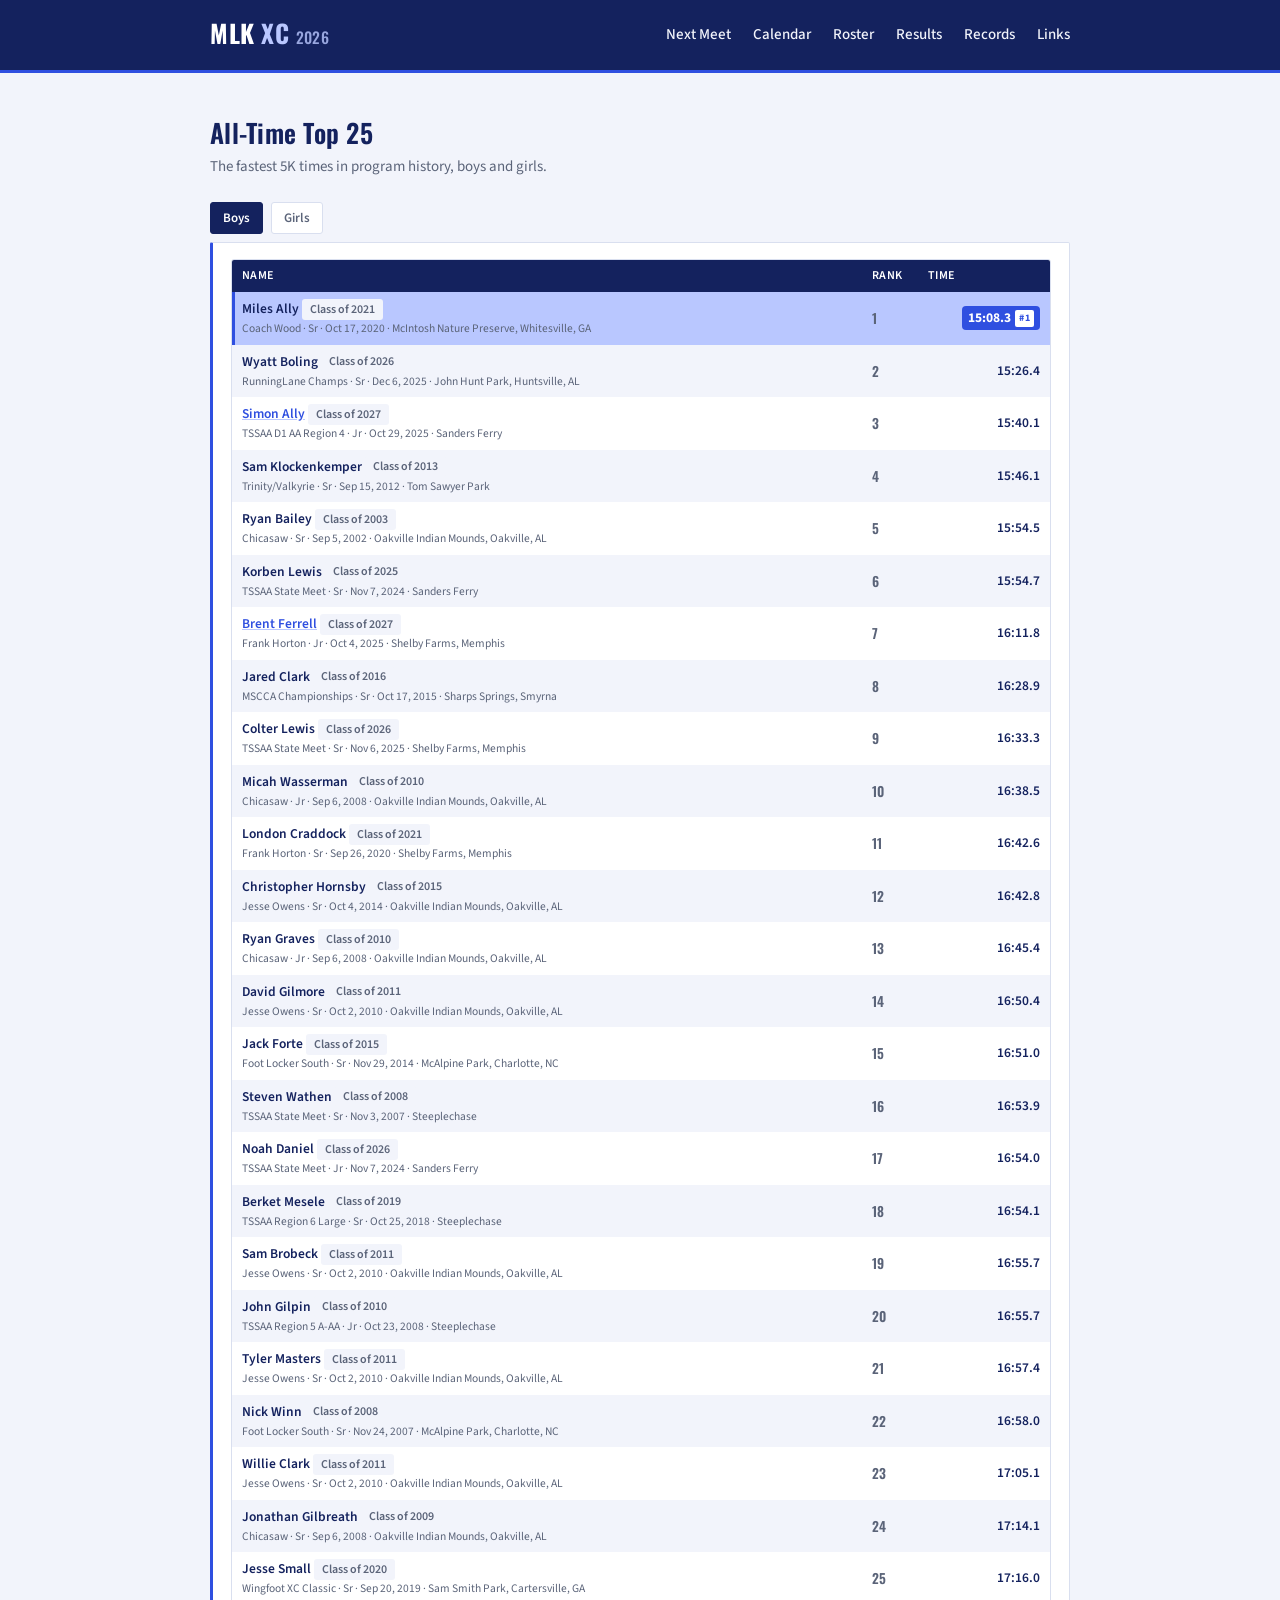
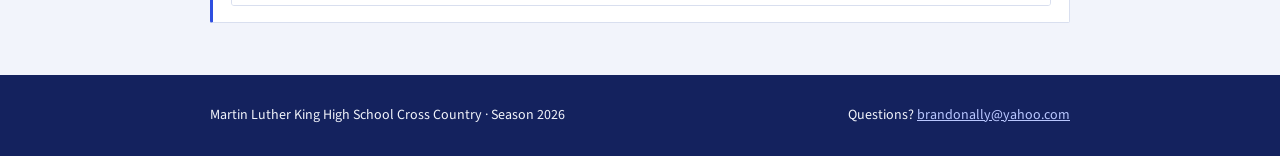
==== records.html @ ee2facbb "Update runner details and fix HTML closing tag" ====
<!DOCTYPE html>
<html lang="en">
<head>
<meta charset="UTF-8">
<meta name="viewport" content="width=device-width, initial-scale=1.0">
<title>All-Time Records — MLK Cross Country, Martin Luther King High School</title>
<meta name="description" content="All-time top performances for Martin Luther King High School Cross Country.">
<meta property="og:title" content="MLK Cross Country — Royals">
<meta property="og:site_name" content="MLK Cross Country">
<meta property="og:description" content="All-time top performances for Martin Luther King High School Cross Country.">
<meta property="og:image" content="https://mlk-xc-distance.github.io/share/og-image.png">
<meta property="og:url" content="https://mlk-xc-distance.github.io/records.html">
<meta property="og:type" content="website">
<meta name="twitter:card" content="summary_large_image">
<meta name="twitter:title" content="MLK Cross Country — Royals">
<meta name="twitter:image" content="https://mlk-xc-distance.github.io/share/og-image.png">
<link rel="preconnect" href="https://fonts.googleapis.com">
<link rel="preconnect" href="https://fonts.gstatic.com" crossorigin>
<link href="https://fonts.googleapis.com/css2?family=Oswald:wght@400;500;600;700&family=Source+Sans+3:wght@400;500;600;700&display=swap" rel="stylesheet">
<link rel="stylesheet" href="style.css">
</head>
<body>

<header class="site">
  <nav class="nav">
    <a class="team-name" href="index.html">MLK <span>XC</span> <span class="year">2026</span></a>
    <button class="nav-toggle" onclick="document.getElementById('navlinks').classList.toggle('open')">Menu</button>
    <ul id="navlinks">
      <li><a href="index.html#next-meet">Next Meet</a></li>
      <li><a href="index.html#calendar">Calendar</a></li>
      <li><a href="roster.html">Roster</a></li>
      <li><a href="results.html">Results</a></li>
      <li><a href="records.html">Records</a></li>
      <li><a href="index.html#links">Links</a></li>
    </ul>
  </nav>
</header>

<section id="records" style="padding-top:40px;">
  <div class="wrap">
    <div class="section-head">
      <div>
        <h2>All-Time Top 25</h2>
        <p>The fastest 5K times in program history, boys and girls.</p>
      </div>
    </div>

    <div class="roster-controls">
      <div class="roster-filters" id="sexToggle">
        <button data-sex="boys" class="active">Boys</button>
        <button data-sex="girls">Girls</button>
      </div>
    </div>

    <div id="recordsList"></div>
  </div>
</section>

<footer>
  <div class="wrap">
    <div>Martin Luther King High School Cross Country · Season 2026</div>
    <div>Questions? <a href="mailto:brandonally@yahoo.com">brandonally@yahoo.com</a></div>
  </div>
</footer>

<script>
/* ============================================================
   EDIT ME: All-time top performers, fastest to slowest.
   grade = grade level (Fr/So/Jr/Sr) at the time the race was run.
   date = "YYYY-MM-DD". location is free text — as specific or
   general as you have (e.g. "Sanders Ferry" is fine if that's
   all that's known for an older record).
   ============================================================ */
const BOYS_RECORDS = [
  { rank: 1, first: "Miles", last: "Ally", classYear: 2021, time: "15:08.3", meet: "Coach Wood", grade: "Sr", date: "2020-10-17", location: "McIntosh Nature Preserve, Whitesville, GA" },
  { rank: 2, first: "Wyatt", last: "Boling", classYear: 2026, time: "15:26.4", meet: "RunningLane Champs", grade: "Sr", date: "2025-12-06", location: "John Hunt Park, Huntsville, AL" },
  { rank: 3, first: "Simon", last: "Ally", classYear: 2027, time: "15:40.1", meet: "TSSAA D1 AA Region 4", grade: "Jr", date: "2025-10-29", location: "Sanders Ferry" },
  { rank: 4, first: "Sam", last: "Klockenkemper", classYear: 2013, time: "15:46.1", meet: "Trinity/Valkyrie", grade: "Sr", date: "2012-09-15", location: "Tom Sawyer Park" },
  { rank: 5, first: "Ryan", last: "Bailey", classYear: 2003, time: "15:54.5", meet: "Chicasaw", grade: "Sr", date: "2002-09-05", location: "Oakville Indian Mounds, Oakville, AL" },
  { rank: 6, first: "Korben", last: "Lewis", classYear: 2025, time: "15:54.7", meet: "TSSAA State Meet", grade: "Sr", date: "2024-11-07", location: "Sanders Ferry" },
  { rank: 7, first: "Brent", last: "Ferrell", classYear: 2027, time: "16:11.8", meet: "Frank Horton", grade: "Jr", date: "2025-10-04", location: "Shelby Farms, Memphis" },
  { rank: 8, first: "Jared", last: "Clark", classYear: 2016, time: "16:28.9", meet: "MSCCA Championships", grade: "Sr", date: "2015-10-17", location: "Sharps Springs, Smyrna" },
  { rank: 9, first: "Colter", last: "Lewis", classYear: 2026, time: "16:33.3", meet: "TSSAA State Meet", grade: "Sr", date: "2025-11-06", location: "Shelby Farms, Memphis" },
  { rank: 10, first: "Micah", last: "Wasserman", classYear: 2010, time: "16:38.5", meet: "Chicasaw", grade: "Jr", date: "2008-09-06", location: "Oakville Indian Mounds, Oakville, AL" },
  { rank: 11, first: "London", last: "Craddock", classYear: 2021, time: "16:42.6", meet: "Frank Horton", grade: "Sr", date: "2020-09-26", location: "Shelby Farms, Memphis" },
  { rank: 12, first: "Christopher", last: "Hornsby", classYear: 2015, time: "16:42.8", meet: "Jesse Owens", grade: "Sr", date: "2014-10-04", location: "Oakville Indian Mounds, Oakville, AL" },
  { rank: 13, first: "Ryan", last: "Graves", classYear: 2010, time: "16:45.4", meet: "Chicasaw", grade: "Jr", date: "2008-09-06", location: "Oakville Indian Mounds, Oakville, AL" },
  { rank: 14, first: "David", last: "Gilmore", classYear: 2011, time: "16:50.4", meet: "Jesse Owens", grade: "Sr", date: "2010-10-02", location: "Oakville Indian Mounds, Oakville, AL" },
  { rank: 15, first: "Jack", last: "Forte", classYear: 2015, time: "16:51.0", meet: "Foot Locker South", grade: "Sr", date: "2014-11-29", location: "McAlpine Park, Charlotte, NC" },
  { rank: 16, first: "Steven", last: "Wathen", classYear: 2008, time: "16:53.9", meet: "TSSAA State Meet", grade: "Sr", date: "2007-11-03", location: "Steeplechase" },
  { rank: 17, first: "Noah", last: "Daniel", classYear: 2026, time: "16:54.0", meet: "TSSAA State Meet", grade: "Jr", date: "2024-11-07", location: "Sanders Ferry" },
  { rank: 18, first: "Berket", last: "Mesele", classYear: 2019, time: "16:54.1", meet: "TSSAA Region 6 Large", grade: "Sr", date: "2018-10-25", location: "Steeplechase" },
  { rank: 19, first: "Sam", last: "Brobeck", classYear: 2011, time: "16:55.7", meet: "Jesse Owens", grade: "Sr", date: "2010-10-02", location: "Oakville Indian Mounds, Oakville, AL" },
  { rank: 20, first: "John", last: "Gilpin", classYear: 2010, time: "16:55.7", meet: "TSSAA Region 5 A-AA", grade: "Jr", date: "2008-10-23", location: "Steeplechase" },
  { rank: 21, first: "Tyler", last: "Masters", classYear: 2011, time: "16:57.4", meet: "Jesse Owens", grade: "Sr", date: "2010-10-02", location: "Oakville Indian Mounds, Oakville, AL" },
  { rank: 22, first: "Nick", last: "Winn", classYear: 2008, time: "16:58.0", meet: "Foot Locker South", grade: "Sr", date: "2007-11-24", location: "McAlpine Park, Charlotte, NC" },
  { rank: 23, first: "Willie", last: "Clark", classYear: 2011, time: "17:05.1", meet: "Jesse Owens", grade: "Sr", date: "2010-10-02", location: "Oakville Indian Mounds, Oakville, AL" },
  { rank: 24, first: "Jonathan", last: "Gilbreath", classYear: 2009, time: "17:14.1", meet: "Chicasaw", grade: "Sr", date: "2008-09-06", location: "Oakville Indian Mounds, Oakville, AL" },
  { rank: 25, first: "Jesse", last: "Small", classYear: 2020, time: "17:16.0", meet: "Wingfoot XC Classic", grade: "Sr", date: "2019-09-20", location: "Sam Smith Park, Cartersville, GA" },
];
/* ============================================================
   EDIT ME: Girls all-time top 25 — add here in the same format
   once available.
   ============================================================ */
const GIRLS_RECORDS = [
  { rank: 1, first: "Nicole", last: "Rammer", classYear: 2009, time: "20:27.9", meet: "TSSAA State Meet", grade: "Sr", date: "2008-11-01" },
  { rank: 2, first: "Anna Claire", last: "Raines", classYear: 2003, time: "20:35.5", meet: "Chicasaw", grade: "Sr", date: "2002-09-05" },
  { rank: 3, first: "Gabby", last: "Havron", classYear: 2024, time: "20:36.0", meet: "Dickson Home Meet #3", grade: "Fr", date: "2020-10-02" },
  { rank: 4, first: "Sophia", last: "Brame-Goldthwaite", classYear: 2025, time: "20:40.2", meet: "TSSAA Region 5 A-AA", grade: "Sr", date: "2024-10-29" },
  { rank: 5, first: "Amber", last: "Moore", classYear: 2010, time: "21:06.3", meet: "TSSAA State Meet", grade: "So", date: "2007-11-03" },
  { rank: 6, first: "Anna", last: "Reside", classYear: 2017, time: "21:07.7", meet: "Jesse Owens", grade: "So", date: "2014-10-04" },
  { rank: 7, first: "Kya", last: "Lambert", classYear: 2025, time: "21:08.7", meet: "Coleman Midgett", grade: "Jr", date: "2023-10-07" },
  { rank: 8, first: "Meg", last: "Tennant", classYear: 2026, time: "21:27.4", meet: "Saturday Light Fever", grade: "Fr", date: "2022-10-01" },
  { rank: 9, first: "Diana", last: "Warrick", classYear: 2026, time: "21:41.0", meet: "TSSAA Region 5 A-AA", grade: "Fr", date: "2022-10-27" },
  { rank: 10, first: "Sybil", last: "Levine", classYear: 2009, time: "21:42.7", meet: "TSSAA Region 5 A-AA", grade: "Sr", date: "2008-10-23" },
  { rank: 11, first: "Kara", last: "Reed", classYear: 2013, time: "21:49.6", meet: "TSSAA Region 5 A-AA", grade: "Fr", date: "2008-10-23" },
  { rank: 12, first: "Carrie", last: "Higgins", classYear: 2011, time: "21:57.9", meet: "Jesse Owens", grade: "Sr", date: "2010-10-02" },
  { rank: 13, first: "Alexa", last: "Romersa", classYear: 2012, time: "22:11.2", meet: "TSSAA Region 5 A-AA", grade: "So", date: "2009-10-29" },
  { rank: 14, first: "Christina", last: "Curtis", classYear: 2021, time: "22:18.3", meet: "TSSAA Region 6 Large", grade: "Fr", date: "2017-10-26" },
  { rank: 15, first: "Hayden", last: "Maclachlan", classYear: 2018, time: "22:22.7", meet: "Jesse Owens", grade: "Fr", date: "2014-10-04" },
  { rank: 16, first: "Victoria", last: "Gross", classYear: 2019, time: "22:22.9", meet: "TSSAA Region 6 Large", grade: "Sr", date: "2018-10-25" },
  { rank: 17, first: "Eliza", last: "Deshon", classYear: 2019, time: "22:29.3", meet: "Greater Louisville Classic", grade: "Jr", date: "2017-09-30" },
  { rank: 18, first: "Sophia", last: "Hardin", classYear: 2018, time: "22:35.4", meet: "Greater Louisville Classic", grade: "Sr", date: "2017-09-30" },
  { rank: 19, first: "Annika", last: "Dichtl", classYear: 2024, time: "22:37.8", meet: "Voyles Classic", grade: "Jr", date: "2022-09-10" },
  { rank: 20, first: "Naila", last: "Kailani", classYear: 2023, time: "22:39.2", meet: "Speedway Shootout", grade: "Sr", date: "2022-09-24" },
  { rank: 21, first: "Uma", last: "Plambeck", classYear: 2020, time: "22:40.8", meet: "Greater Louisville Classic", grade: "So", date: "2017-09-30" },
  { rank: 22, first: "Leslie", last: "Veliz", classYear: 2010, time: "22:42.8", meet: "TSSAA State Meet", grade: "So", date: "2007-11-03" },
  { rank: 23, first: "Youli", last: "Yao", classYear: 2018, time: "22:43.1", meet: "Jesse Owens", grade: "Fr", date: "2014-10-04" },
  { rank: 24, first: "Natey", last: "Kinzounza", classYear: 2013, time: "22:52.4", meet: "Jesse Owens", grade: "So", date: "2010-10-02" },
  { rank: 25, first: "Olivia", last: "Gross", classYear: 2012, time: "22:55.4", meet: "Jesse Owens", grade: "Sr", date: "2011-10-01" },
];

(function render(){
  const list = document.getElementById('recordsList');
  const sexToggle = document.getElementById('sexToggle');
  let currentSex = 'boys';

  function fmtDate(iso){
    const d = new Date(iso + "T00:00:00");
    return d.toLocaleDateString('en-US', { month:'short', day:'numeric', year:'numeric' });
  }

  function render_list(){
    const records = currentSex === 'boys' ? BOYS_RECORDS : GIRLS_RECORDS;
    if (records.length === 0){
      list.innerHTML = `<div class="callout">No ${currentSex} all-time list yet — check back once it's added.</div>`;
      return;
    }
    list.innerHTML = `
      <div class="link-card" style="display:block; cursor:default;">
        <div class="results-table athlete-view">
          <div class="results-table-head">
            <div>Name</div><div>Rank</div><div>Time</div>
          </div>
          ${records.map((r, i) => `
            <div class="results-table-row${i % 2 === 1 ? ' alt' : ''}${r.rank === 1 ? ' is-pr' : ''}">
              <div class="rt-name">
                ${r.classYear >= 2027 ? `<a href="results.html" class="rt-name-link">${r.first} ${r.last}</a>` : `<span class="rt-name-plain">${r.first} ${r.last}</span>`} <span class="season-badge">Class of ${r.classYear}</span>
                <div class="rt-sub">${r.meet} · ${r.grade} · ${fmtDate(r.date)}${r.location ? ` · ${r.location}` : ''}</div>
              </div>
              <div class="rt-place">${r.rank}</div>
              <div class="rt-time">${r.rank === 1 ? `<span class="pr-time-box">${r.time}<span class="pr-tag">#1</span></span>` : r.time}</div>
            </div>
          `).join('')}
        </div>
      </div>
    `;
  }

  sexToggle.addEventListener('click', (e) => {
    const btn = e.target.closest('button');
    if (!btn) return;
    sexToggle.querySelectorAll('button').forEach(b => b.classList.remove('active'));
    btn.classList.add('active');
    currentSex = btn.dataset.sex;
    render_list();
  });

  render_list();
})();
</script>

</body>
</html>
---- style.css ----
:root{
    --pine:      #14225E;
    --pine-soft: #1F3480;
    --stone:     #F2F4FB;
    --stone-dk:  #DCE3F5;
    --chalk:     #FFFFFF;
    --clay:      #2F4FE0;
    --clay-soft: #B9C7FF;
    --slate:     #5B6479;
    --line:      #D9DFEF;
  }

  *{box-sizing:border-box;}
  html{scroll-behavior:smooth;}
  body{
    margin:0;
    background:var(--stone);
    color:var(--pine);
    font-family:'Source Sans 3', sans-serif;
    font-size:17px;
    line-height:1.5;
  }
  h1,h2,h3,.display{
    font-family:'Oswald', sans-serif;
    font-weight:600;
    letter-spacing:0.01em;
    margin:0;
  }
  a{color:var(--clay);}
  .wrap{max-width:900px; margin:0 auto; padding:0 20px;}

  header.site{
    position:sticky; top:0; z-index:50;
    background:var(--pine);
    border-bottom:3px solid var(--clay);
  }
  .nav{
    display:flex; align-items:center; justify-content:space-between;
    max-width:900px; margin:0 auto; padding:14px 20px;
  }
  .nav .team-name{
    font-family:'Oswald', sans-serif;
    font-size:25px; font-weight:700;
    color:var(--chalk);
    letter-spacing:0.02em;
    text-decoration:none;
  }
  .nav .team-name span{color:var(--clay-soft);}
  .nav .team-name .year{
    font-size:0.62em;
    font-weight:500;
    opacity:0.8;
    letter-spacing:0.03em;
  }
  .nav ul{
    list-style:none; display:flex; gap:22px; margin:0; padding:0;
  }
  .nav a{
    color:var(--stone);
    text-decoration:none;
    font-size:15px;
    font-weight:500;
    border-bottom:2px solid transparent;
    padding-bottom:2px;
  }
  .nav a:hover, .nav a:focus-visible{border-bottom-color:var(--clay-soft);}
  .nav-toggle{display:none;}
  @media (max-width:620px){
    .nav ul{
      display:none;
      position:absolute; top:100%; left:0; right:0;
      background:var(--pine); flex-direction:column; gap:0;
      border-bottom:3px solid var(--clay);
    }
    .nav ul.open{display:flex;}
    .nav ul li{border-top:1px solid var(--pine-soft);}
    .nav ul li a{display:block; padding:14px 20px;}
    .nav-toggle{
      display:block; background:none; border:1px solid var(--stone);
      color:var(--stone); font-size:14px; padding:6px 12px; border-radius:3px;
      font-family:'Source Sans 3', sans-serif; cursor:pointer;
    }
  }

  .hero{
    position:relative;
    background:var(--pine);
    color:var(--chalk);
    overflow:hidden;
    padding:56px 0 48px;
  }
  .hero svg.contours{
    position:absolute; inset:0; width:100%; height:100%;
    opacity:0.14; pointer-events:none;
  }
  .hero-inner{position:relative; max-width:900px; margin:0 auto; padding:0 20px;}
  .hero .kicker{
    font-size:15px; color:var(--clay-soft); font-weight:600; margin-bottom:6px;
  }
  .hero h1{
    font-size:clamp(26px, 4.6vw, 40px);
    color:var(--chalk);
    max-width:20ch;
  }
  .hero h1 a{color:inherit; text-decoration:none; border-bottom:2px solid var(--clay-soft);}
  .hero h1 a:hover{border-bottom-color:var(--chalk);}
  .meet-facts{
    display:grid;
    grid-template-columns:repeat(auto-fill, minmax(170px, 1fr));
    column-gap:28px;
    row-gap:18px;
    margin-top:26px;
    padding-top:22px;
    border-top:1px solid var(--pine-soft);
  }
  .meet-facts .label{font-size:13px; color:var(--clay-soft); margin-bottom:3px;}
  .meet-facts .value{font-size:17px; font-weight:600; line-height:1.3;}

  section{padding:52px 0;}
  section + section{border-top:1px solid var(--line);}
  .section-head{
    display:flex; align-items:baseline; justify-content:space-between;
    margin-bottom:24px; gap:16px; flex-wrap:wrap;
  }
  .section-head h2{font-size:26px;}
  .section-head p{margin:4px 0 0; color:var(--slate); font-size:15px;}

  .meet-list{list-style:none; margin:0; padding:0;}
  .meet-row{
    display:grid;
    grid-template-columns:52px 1fr auto;
    gap:16px;
    align-items:center;
    padding:16px 0;
    border-bottom:1px solid var(--line);
  }
  .meet-row:last-child{border-bottom:none;}
  .meet-row .num{
    font-family:'Oswald', sans-serif;
    font-size:22px; color:var(--slate);
    text-align:right;
  }
  .meet-row.is-past .num,
  .meet-row.is-past .meet-name,
  .meet-row.is-past .meet-loc{color:var(--slate); opacity:0.6;}
  .meet-row.is-past .num::after{content:" ✓";}
  .meet-row.is-next{
    background:var(--chalk);
    border-radius:3px;
    padding-left:10px; padding-right:10px;
    margin-left:-10px; margin-right:-10px;
    border-bottom-color:transparent;
    box-shadow:inset 3px 0 0 var(--clay);
  }
  .meet-name{font-weight:600; font-size:16px;}
  .meet-name a{color:var(--clay); text-decoration:underline; text-decoration-color:var(--clay-soft); text-underline-offset:2px;}
  .meet-name a:hover{text-decoration-color:var(--clay);}
  .meet-loc{font-size:14px; color:var(--slate);}
  .meet-parking{font-size:12.5px; color:var(--slate); margin-top:2px; opacity:0.85;}
  .meet-when{text-align:right; font-size:14px; color:var(--slate); white-space:nowrap;}
  .meet-when .d{display:block; font-weight:600; color:var(--pine); font-size:15px;}

  @media (max-width:560px){
    .meet-row{
      grid-template-columns:32px 1fr;
      row-gap:6px;
    }
    .meet-when{
      grid-column:1 / -1;
      text-align:left;
      white-space:normal;
      padding-left:44px;
    }
    .meet-when .d{display:inline; margin-right:6px;}
  }

  .roster-grid{
    display:grid;
    grid-template-columns:repeat(auto-fill, minmax(140px, 1fr));
    gap:22px;
  }
  .athlete{text-align:left;}
  .avatar{
    width:100%; aspect-ratio:1/1;
    border-radius:6px;
    background:linear-gradient(160deg, var(--stone-dk), var(--stone));
    border:1px solid var(--line);
    display:flex; align-items:center; justify-content:center;
    font-family:'Oswald', sans-serif;
    font-size:26px; color:var(--slate);
    margin-bottom:8px;
    overflow:hidden;
  }
  .avatar img{width:100%; height:100%; object-fit:cover; display:block;}
  .athlete .name{font-weight:600; font-size:15px;}
  .athlete .meta{font-size:13px; color:var(--slate);}

  .roster-filters{display:flex; gap:8px; flex-wrap:wrap;}
  .roster-controls{display:flex; gap:24px; flex-wrap:wrap; align-items:center; margin-bottom:8px;}
  .roster-filters button{
    font-family:'Source Sans 3', sans-serif;
    font-size:13px; font-weight:600;
    padding:6px 12px;
    border:1px solid var(--line);
    background:var(--chalk);
    color:var(--slate);
    border-radius:3px;
    cursor:pointer;
  }
  .roster-filters button.active{
    background:var(--pine); color:var(--chalk); border-color:var(--pine);
  }

  .link-group-head{
    font-family:'Oswald', sans-serif;
    font-size:20px;
    font-weight:600;
    color:var(--pine);
    margin:0 0 14px;
  }
  .link-group-head:not(:first-of-type){margin-top:36px;}

  .link-subhead{
    font-size:14px;
    font-weight:600;
    color:var(--slate);
    text-transform:none;
    letter-spacing:0.02em;
    margin:0 0 12px;
  }
  .link-subhead:not(:first-of-type){margin-top:28px;}

  .link-grid{
    display:grid;
    grid-template-columns:repeat(auto-fit, minmax(240px, 1fr));
    gap:14px;
  }
  .link-card{
    display:block;
    padding:16px 18px;
    background:var(--chalk);
    border:1px solid var(--line);
    border-left:3px solid var(--clay);
    border-radius:2px;
    text-decoration:none;
    color:var(--pine);
  }
  .link-card:hover{background:#F9FAFF;}
  .link-card .t{font-weight:600; font-size:15px; margin-bottom:2px;}
  .link-card .d{font-size:13px; color:var(--slate);}

  footer{
    background:var(--pine); color:var(--stone);
    padding:30px 0; font-size:14px;
  }
  footer .wrap{display:flex; justify-content:space-between; flex-wrap:wrap; gap:8px;}
  footer a{color:var(--clay-soft);}

  .placeholder-note{
    font-size:13px; color:var(--slate); font-style:italic; margin-top:12px;
  }

  .callout{
    background:var(--chalk);
    border:1px solid var(--line);
    border-left:3px solid var(--clay);
    border-radius:2px;
    padding:12px 16px;
    font-size:14px;
    font-weight:600;
    color:var(--pine);
    margin-top:6px;
  }

  .season-badge{
    font-size:12px; font-weight:600; color:var(--slate);
    background:var(--stone); border-radius:3px; padding:2px 8px;
    vertical-align:middle; white-space:nowrap;
  }

  .pr-time-box{
    display:inline-flex;
    align-items:center;
    gap:4px;
    background:var(--clay);
    color:var(--chalk);
    font-weight:700;
    border-radius:4px;
    padding:2px 6px;
    white-space:nowrap;
  }
  .pr-tag{
    font-size:10px;
    font-weight:700;
    letter-spacing:0.03em;
    background:var(--chalk);
    color:var(--clay);
    border-radius:2px;
    padding:1px 4px;
  }

  .results-table-row.is-pr{
    background:var(--clay-soft) !important;
    box-shadow:inset 3px 0 0 var(--clay);
  }

  .results-columns{
    display:grid;
    grid-template-columns:1fr 1fr;
    gap:24px;
  }
  @media (max-width:640px){
    .results-columns{grid-template-columns:1fr;}
  }

  .results-table{border:1px solid var(--line); border-radius:3px; overflow:hidden;}
  .results-table-head{
    display:grid; grid-template-columns:52px 1fr 112px;
    background:var(--pine); color:var(--chalk);
    font-size:12px; font-weight:600; text-transform:uppercase; letter-spacing:0.03em;
    padding:7px 10px;
  }
  .results-table-row{
    display:grid; grid-template-columns:52px 1fr 112px;
    align-items:center;
    padding:7px 10px;
    font-size:13.5px;
    background:var(--chalk);
  }
  .results-table-row.alt{background:var(--stone);}
  .rt-place{font-family:'Oswald', sans-serif; font-weight:600; color:var(--slate);}
  .rt-name{font-weight:600; color:var(--pine); overflow-wrap:break-word;}
  .rt-name-link{color:var(--clay); text-decoration:underline; text-decoration-color:var(--clay-soft); cursor:pointer;}
  .rt-name-link:hover{text-decoration-color:var(--clay);}
  .rt-sub{font-size:11.5px; color:var(--slate); font-weight:400; margin-top:1px;}
  .rt-time{font-weight:600; color:var(--pine); text-align:right; font-variant-numeric:tabular-nums;}

  .results-table-head div:nth-child(1),
  .results-table-row .rt-place{text-align:left;}

  .results-table.athlete-view .results-table-head,
  .results-table.athlete-view .results-table-row{
    grid-template-columns:1fr 56px 112px;
  }

  .athlete-select{
    font-family:'Source Sans 3', sans-serif;
    font-size:14px; font-weight:600;
    padding:7px 12px;
    border:1px solid var(--line);
    border-radius:3px;
    background:var(--chalk);
    color:var(--pine);
    cursor:pointer;
  }
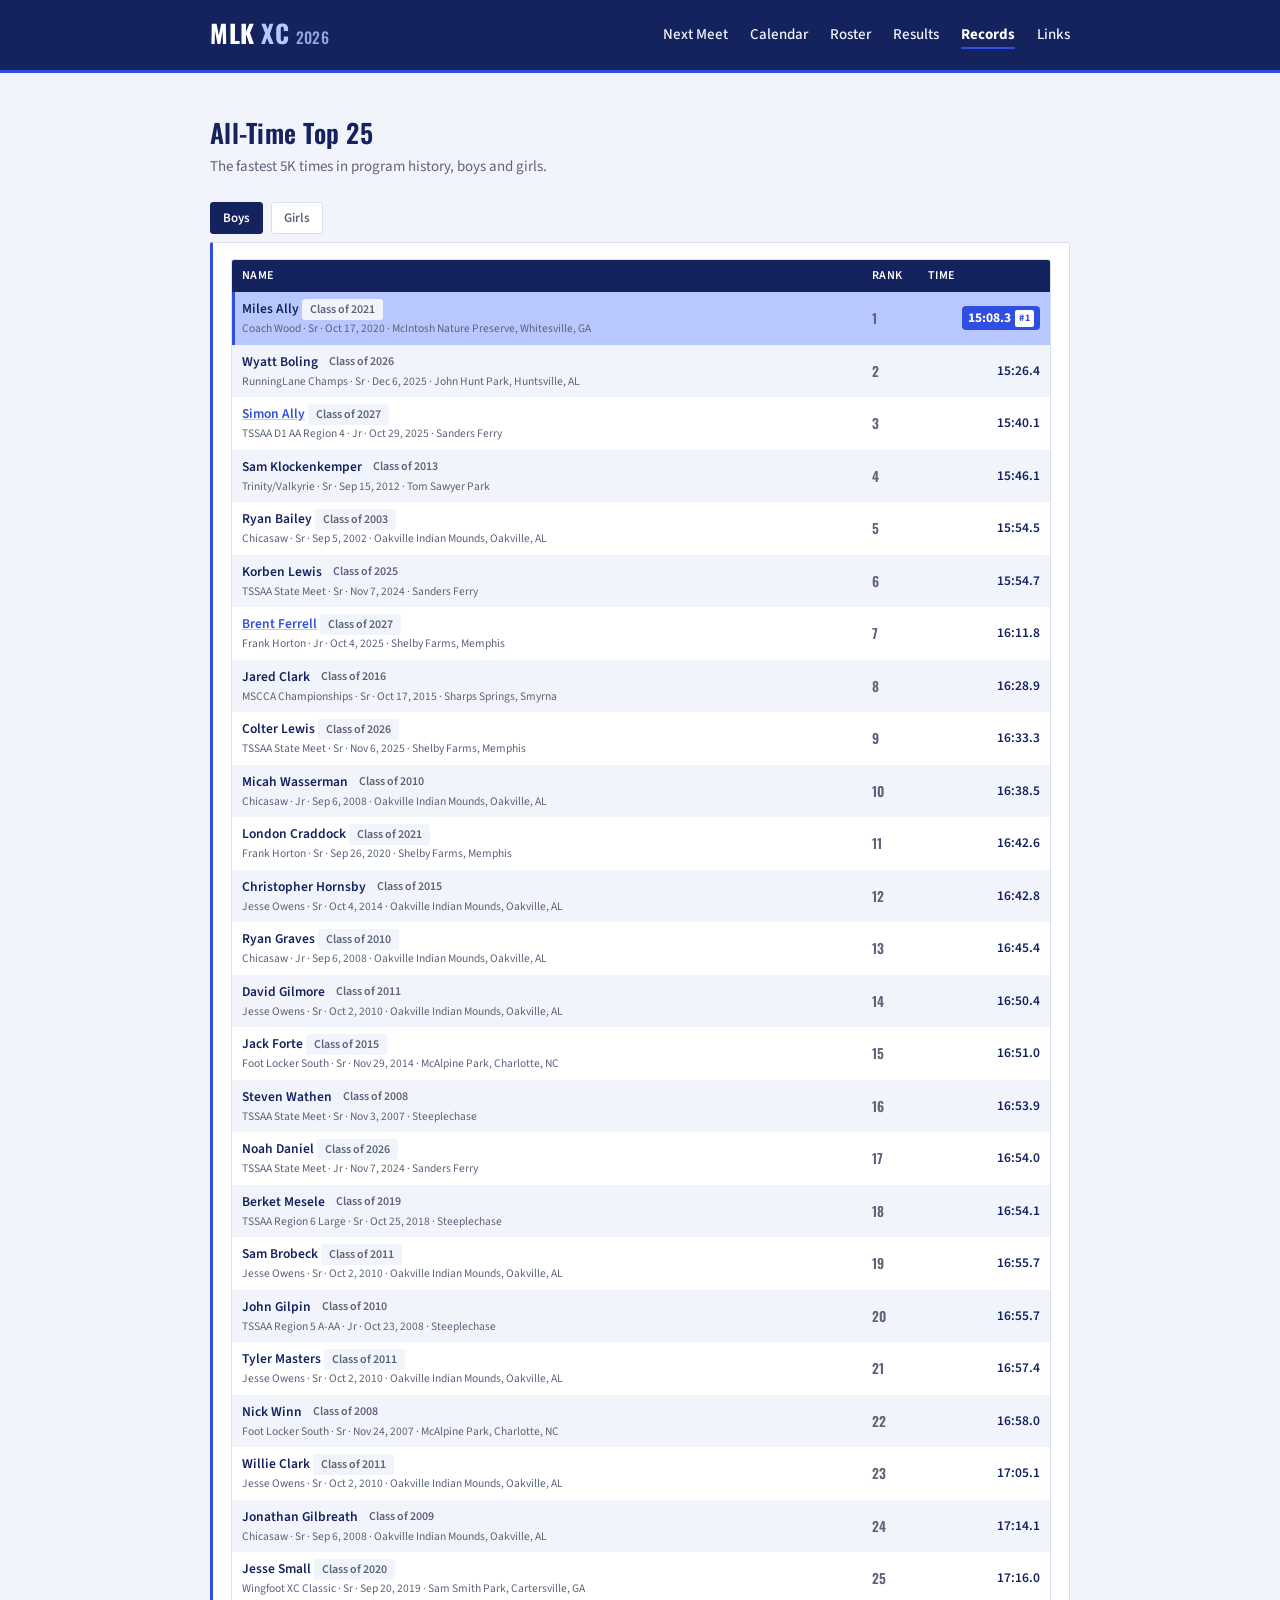
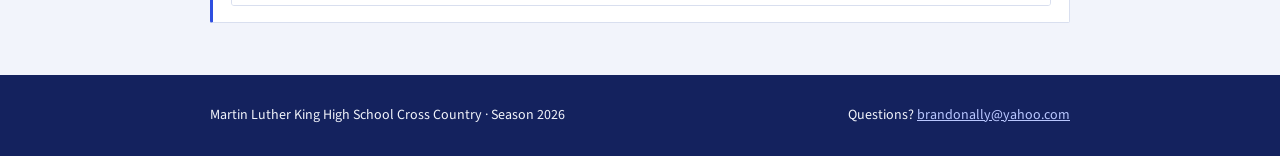
==== commit e40dc204: "Add files via upload batch of changes based on grading." ====
--- a/records.html
+++ b/records.html
@@ -3,6 +3,10 @@
 <head>
 <meta charset="UTF-8">
 <meta name="viewport" content="width=device-width, initial-scale=1.0">
+<link rel="icon" type="image/x-icon" href="favicon.ico">
+<link rel="icon" type="image/png" sizes="32x32" href="favicon-32.png">
+<link rel="icon" type="image/png" sizes="16x16" href="favicon-16.png">
+<link rel="apple-touch-icon" sizes="180x180" href="apple-touch-icon.png">
 <title>All-Time Records — MLK Cross Country, Martin Luther King High School</title>
 <meta name="description" content="All-time top performances for Martin Luther King High School Cross Country.">
 <meta property="og:title" content="MLK Cross Country — Royals">
@@ -20,17 +24,18 @@
 <link rel="stylesheet" href="style.css">
 </head>
 <body>
+<a href="#records" class="skip-link">Skip to main content</a>
 
 <header class="site">
   <nav class="nav">
     <a class="team-name" href="index.html">MLK <span>XC</span> <span class="year">2026</span></a>
-    <button class="nav-toggle" onclick="document.getElementById('navlinks').classList.toggle('open')">Menu</button>
+    <button class="nav-toggle" aria-expanded="false" aria-controls="navlinks" onclick="const el=document.getElementById('navlinks'); const open=el.classList.toggle('open'); this.setAttribute('aria-expanded', open);">Menu</button>
     <ul id="navlinks">
       <li><a href="index.html#next-meet">Next Meet</a></li>
       <li><a href="index.html#calendar">Calendar</a></li>
       <li><a href="roster.html">Roster</a></li>
       <li><a href="results.html">Results</a></li>
-      <li><a href="records.html">Records</a></li>
+      <li><a href="records.html" class="nav-current">Records</a></li>
       <li><a href="index.html#links">Links</a></li>
     </ul>
   </nav>
@@ -46,9 +51,9 @@
     </div>
 
     <div class="roster-controls">
-      <div class="roster-filters" id="sexToggle">
-        <button data-sex="boys" class="active">Boys</button>
-        <button data-sex="girls">Girls</button>
+      <div class="roster-filters" id="sexToggle" role="group" aria-label="Filter by team">
+        <button data-sex="boys" class="active" aria-pressed="true">Boys</button>
+        <button data-sex="girls" aria-pressed="false">Girls</button>
       </div>
     </div>
 
@@ -155,7 +160,7 @@
           ${records.map((r, i) => `
             <div class="results-table-row${i % 2 === 1 ? ' alt' : ''}${r.rank === 1 ? ' is-pr' : ''}">
               <div class="rt-name">
-                ${r.classYear >= 2027 ? `<a href="results.html" class="rt-name-link">${r.first} ${r.last}</a>` : `<span class="rt-name-plain">${r.first} ${r.last}</span>`} <span class="season-badge">Class of ${r.classYear}</span>
+                ${r.classYear >= 2027 ? `<a href="results.html?athlete=${encodeURIComponent(r.first + ' ' + r.last)}" class="rt-name-link">${r.first} ${r.last}</a>` : `<span class="rt-name-plain">${r.first} ${r.last}</span>`} <span class="season-badge">Class of ${r.classYear}</span>
                 <div class="rt-sub">${r.meet} · ${r.grade} · ${fmtDate(r.date)}${r.location ? ` · ${r.location}` : ''}</div>
               </div>
               <div class="rt-place">${r.rank}</div>
@@ -170,8 +175,9 @@
   sexToggle.addEventListener('click', (e) => {
     const btn = e.target.closest('button');
     if (!btn) return;
-    sexToggle.querySelectorAll('button').forEach(b => b.classList.remove('active'));
+    sexToggle.querySelectorAll('button').forEach(b => { b.classList.remove('active'); b.setAttribute('aria-pressed', 'false'); });
     btn.classList.add('active');
+    btn.setAttribute('aria-pressed', 'true');
     currentSex = btn.dataset.sex;
     render_list();
   });
--- a/style.css
+++ b/style.css
@@ -12,6 +12,16 @@
 
   *{box-sizing:border-box;}
   html{scroll-behavior:smooth;}
+  a:focus-visible, button:focus-visible, select:focus-visible{
+    outline:3px solid var(--clay);
+    outline-offset:2px;
+  }
+  .skip-link{
+    position:absolute; left:-9999px; top:0;
+    background:var(--clay); color:white; padding:10px 16px;
+    z-index:1000; border-radius:0 0 4px 0; font-weight:600;
+  }
+  .skip-link:focus{left:0;}
   body{
     margin:0;
     background:var(--stone);
@@ -64,6 +74,11 @@
     padding-bottom:2px;
   }
   .nav a:hover, .nav a:focus-visible{border-bottom-color:var(--clay-soft);}
+  .nav a.nav-current{
+    color:var(--chalk);
+    font-weight:700;
+    border-bottom-color:var(--clay);
+  }
   .nav-toggle{display:none;}
   @media (max-width:620px){
     .nav ul{
@@ -104,6 +119,18 @@
   }
   .hero h1 a{color:inherit; text-decoration:none; border-bottom:2px solid var(--clay-soft);}
   .hero h1 a:hover{border-bottom-color:var(--chalk);}
+  .countdown-badge{
+    display:inline-block;
+    margin-top:14px;
+    background:var(--clay);
+    color:white;
+    font-family:'Oswald', sans-serif;
+    font-size:15px;
+    font-weight:700;
+    letter-spacing:0.02em;
+    padding:6px 14px;
+    border-radius:20px;
+  }
   .meet-facts{
     display:grid;
     grid-template-columns:repeat(auto-fill, minmax(170px, 1fr));
@@ -353,3 +380,43 @@
     color:var(--pine);
     cursor:pointer;
   }
+
+  /* ============================================================
+     PRINT STYLES — keep dark backgrounds from wasting ink,
+     hide interactive-only controls, avoid awkward page breaks.
+     ============================================================ */
+  @media print{
+    body{background:white; color:black;}
+    header.site, .hero, footer{
+      background:white !important;
+      color:black !important;
+      border:none !important;
+      box-shadow:none !important;
+    }
+    .hero svg.contours{display:none;}
+    .nav .team-name, .nav .team-name span{color:black !important;}
+    .nav a{color:black !important; border-bottom-color:transparent !important;}
+    .nav-toggle{display:none !important;}
+    #navlinks{display:flex !important; position:static !important; flex-direction:row !important;}
+    .hero .label, .hero .kicker{color:#444 !important;}
+    .hero .value, .hero h1{color:black !important;}
+    .hero h1 a, .hero h1 a[href]{color:black !important; border-bottom-color:#999 !important;}
+
+    a[href]:after{content:"";}
+    a{color:black !important; text-decoration:underline !important;}
+
+    .roster-filters, .roster-controls, #sortToggle, #viewToggle, #sexToggle,
+    .nav-toggle, #resultsSearch, .athlete-select{
+      display:none !important;
+    }
+
+    .link-card, .results-table-row, .athlete{
+      break-inside:avoid;
+    }
+    section{padding:20px 0 !important;}
+    .callout, .link-card{border:1px solid #999 !important; background:white !important;}
+    .season-badge, .pr-time-box, .pr-tag{
+      background:white !important; color:black !important; border:1px solid #999 !important;
+    }
+    .results-table-row.is-pr{background:#eee !important; box-shadow:none !important;}
+  }
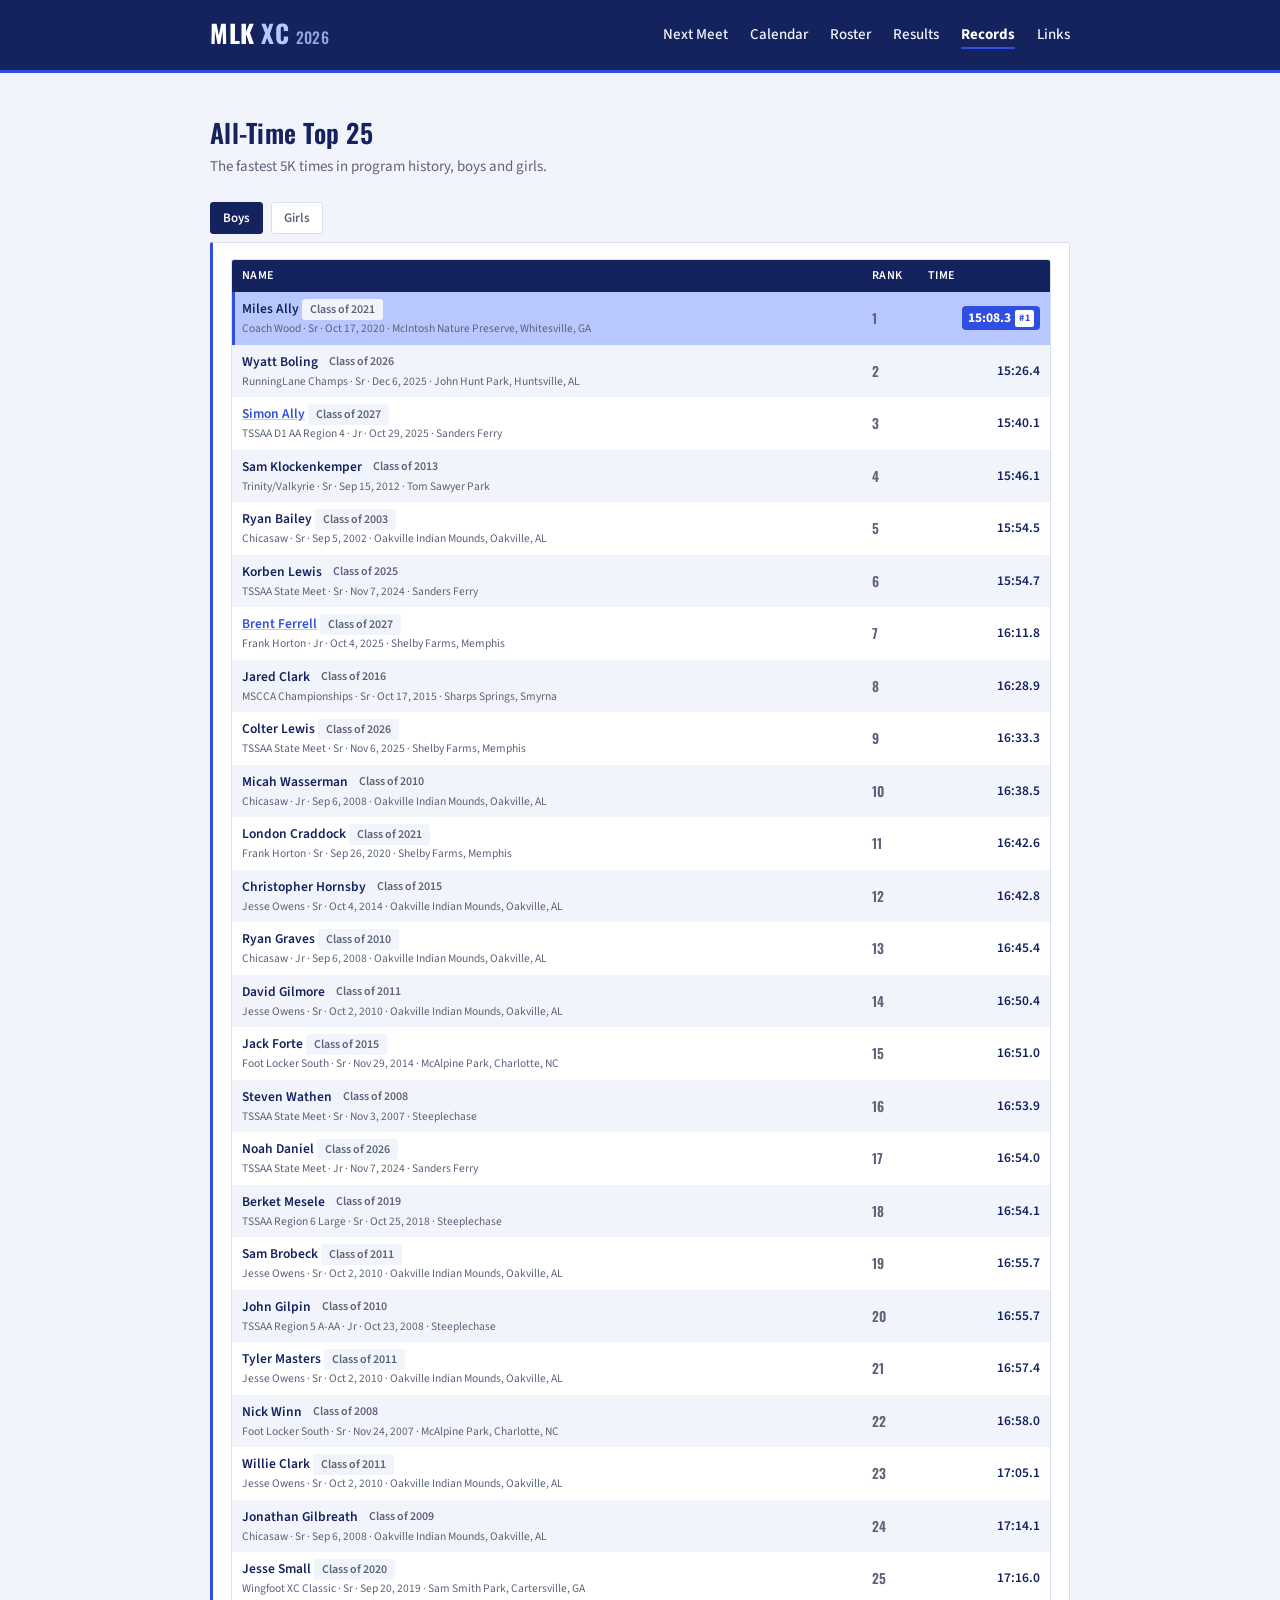
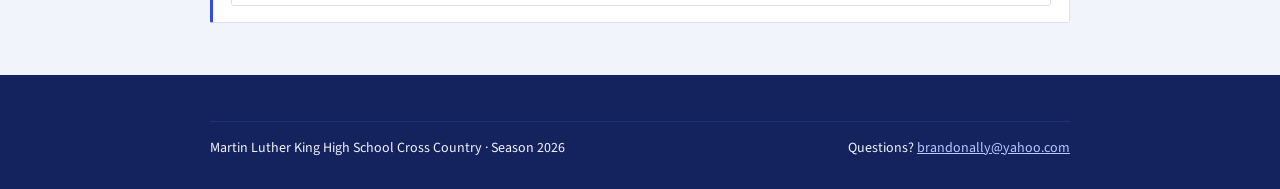
==== commit 81dae010: "Add files via upload" ====
--- a/records.html
+++ b/records.html
@@ -63,10 +63,14 @@
 
 <footer>
   <div class="wrap">
-    <div>Martin Luther King High School Cross Country · Season 2026</div>
-    <div>Questions? <a href="mailto:brandonally@yahoo.com">brandonally@yahoo.com</a></div>
+    <div id="dailyQuote" class="quote-line"></div>
+    <div class="footer-bottom">
+      <div>Martin Luther King High School Cross Country · Season 2026</div>
+      <div>Questions? <a href="mailto:brandonally@yahoo.com">brandonally@yahoo.com</a></div>
+    </div>
   </div>
 </footer>
+<script src="quotes.js"></script>
 
 <script>
 /* ============================================================
--- a/style.css
+++ b/style.css
@@ -280,8 +280,21 @@
     background:var(--pine); color:var(--stone);
     padding:30px 0; font-size:14px;
   }
-  footer .wrap{display:flex; justify-content:space-between; flex-wrap:wrap; gap:8px;}
+  footer .footer-bottom{display:flex; justify-content:space-between; flex-wrap:wrap; gap:8px;}
   footer a{color:var(--clay-soft);}
+  .quote-line{
+    font-size:13.5px;
+    font-style:italic;
+    color:var(--clay-soft);
+    margin-bottom:16px;
+    padding-bottom:16px;
+    border-bottom:1px solid var(--pine-soft);
+  }
+  .quote-line .quote-author{
+    font-style:normal;
+    font-weight:600;
+    opacity:0.85;
+  }
 
   .placeholder-note{
     font-size:13px; color:var(--slate); font-style:italic; margin-top:12px;
@@ -399,6 +412,7 @@
     .nav-toggle{display:none !important;}
     #navlinks{display:flex !important; position:static !important; flex-direction:row !important;}
     .hero .label, .hero .kicker{color:#444 !important;}
+    .quote-line, .quote-line .quote-author{color:#333 !important;}
     .hero .value, .hero h1{color:black !important;}
     .hero h1 a, .hero h1 a[href]{color:black !important; border-bottom-color:#999 !important;}
 
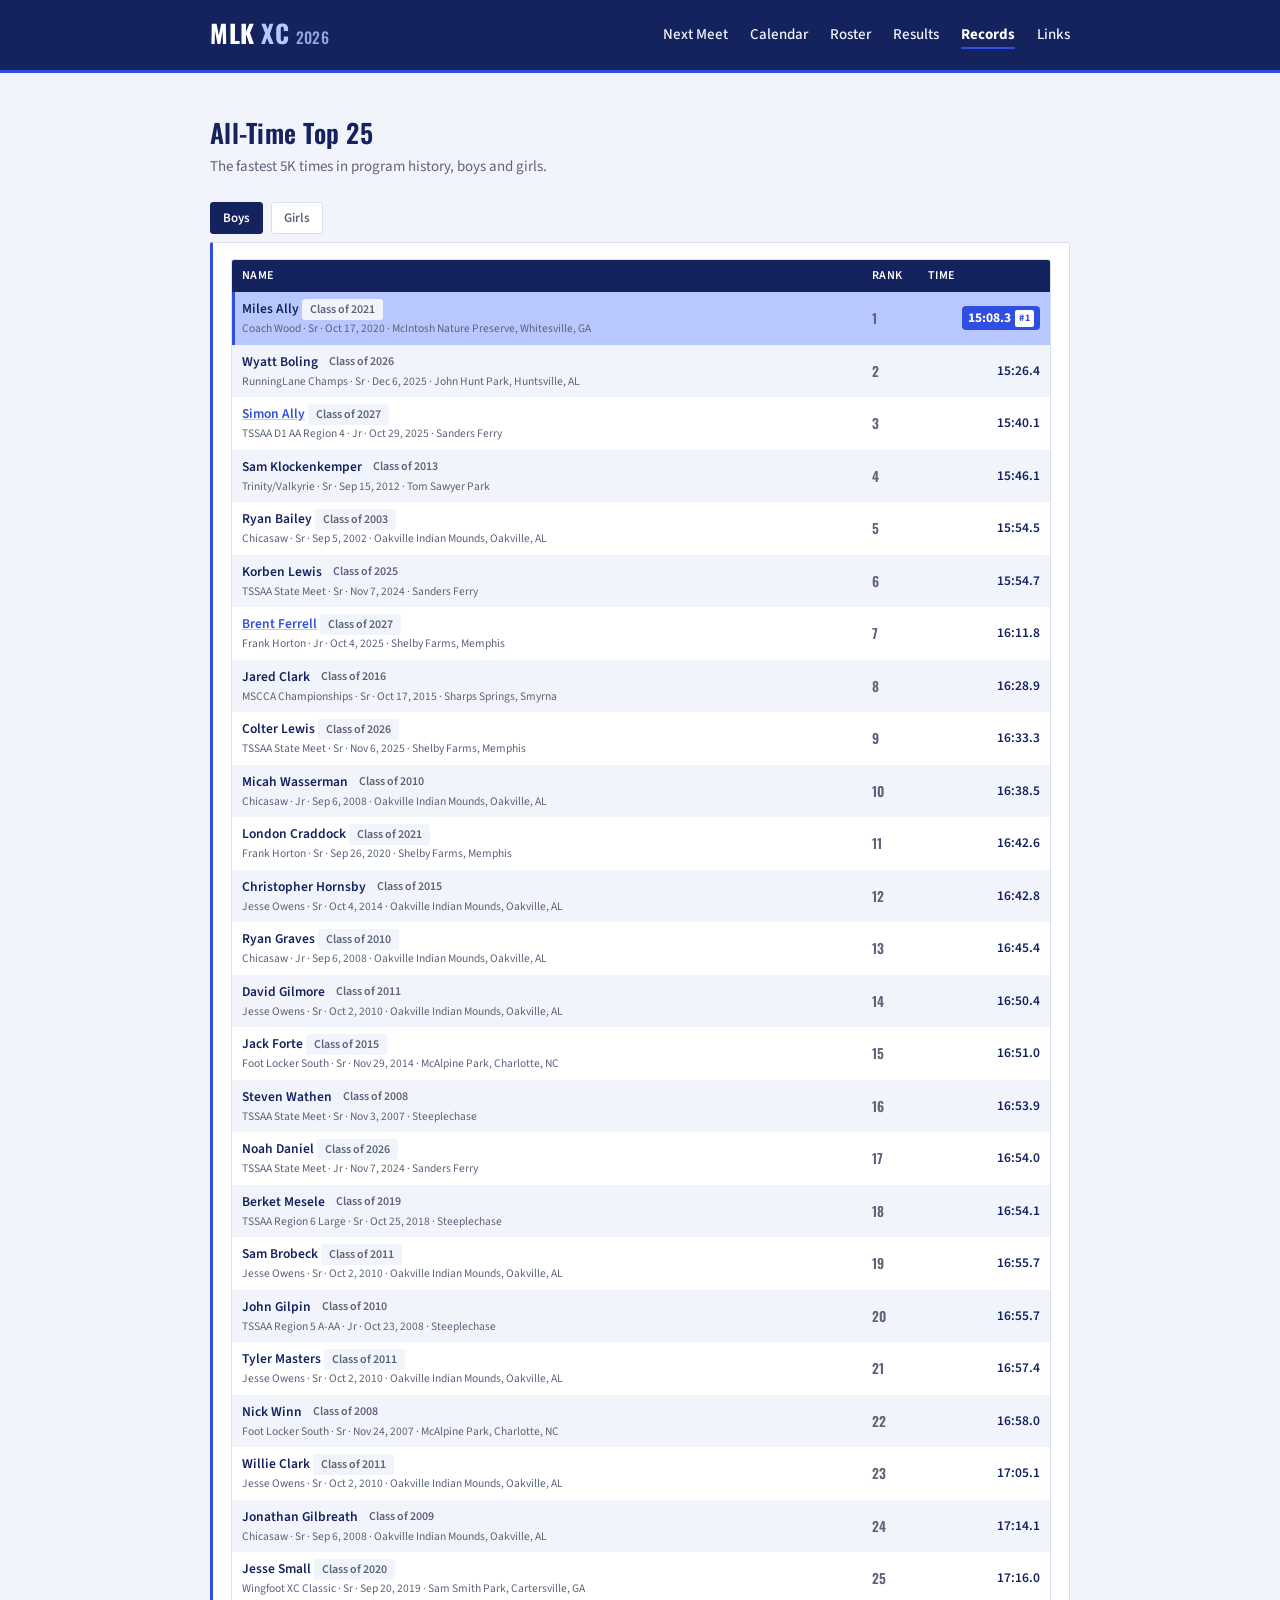
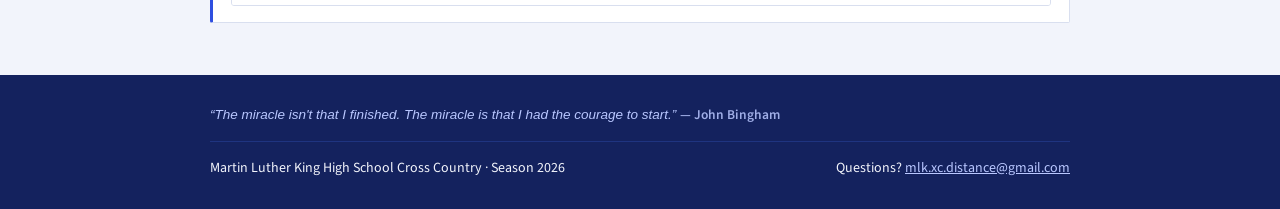
==== commit 1f1917f2: "Add files via upload" ====
--- a/records.html
+++ b/records.html
@@ -2,6 +2,7 @@
 <html lang="en">
 <head>
 <meta charset="UTF-8">
+<meta name="robots" content="noindex, nofollow">
 <meta name="viewport" content="width=device-width, initial-scale=1.0">
 <link rel="icon" type="image/x-icon" href="favicon.ico">
 <link rel="icon" type="image/png" sizes="32x32" href="favicon-32.png">
@@ -66,7 +67,7 @@
     <div id="dailyQuote" class="quote-line"></div>
     <div class="footer-bottom">
       <div>Martin Luther King High School Cross Country · Season 2026</div>
-      <div>Questions? <a href="mailto:brandonally@yahoo.com">brandonally@yahoo.com</a></div>
+      <div>Questions? <a href="mailto:mlk.xc.distance@gmail.com">mlk.xc.distance@gmail.com</a></div>
     </div>
   </div>
 </footer>
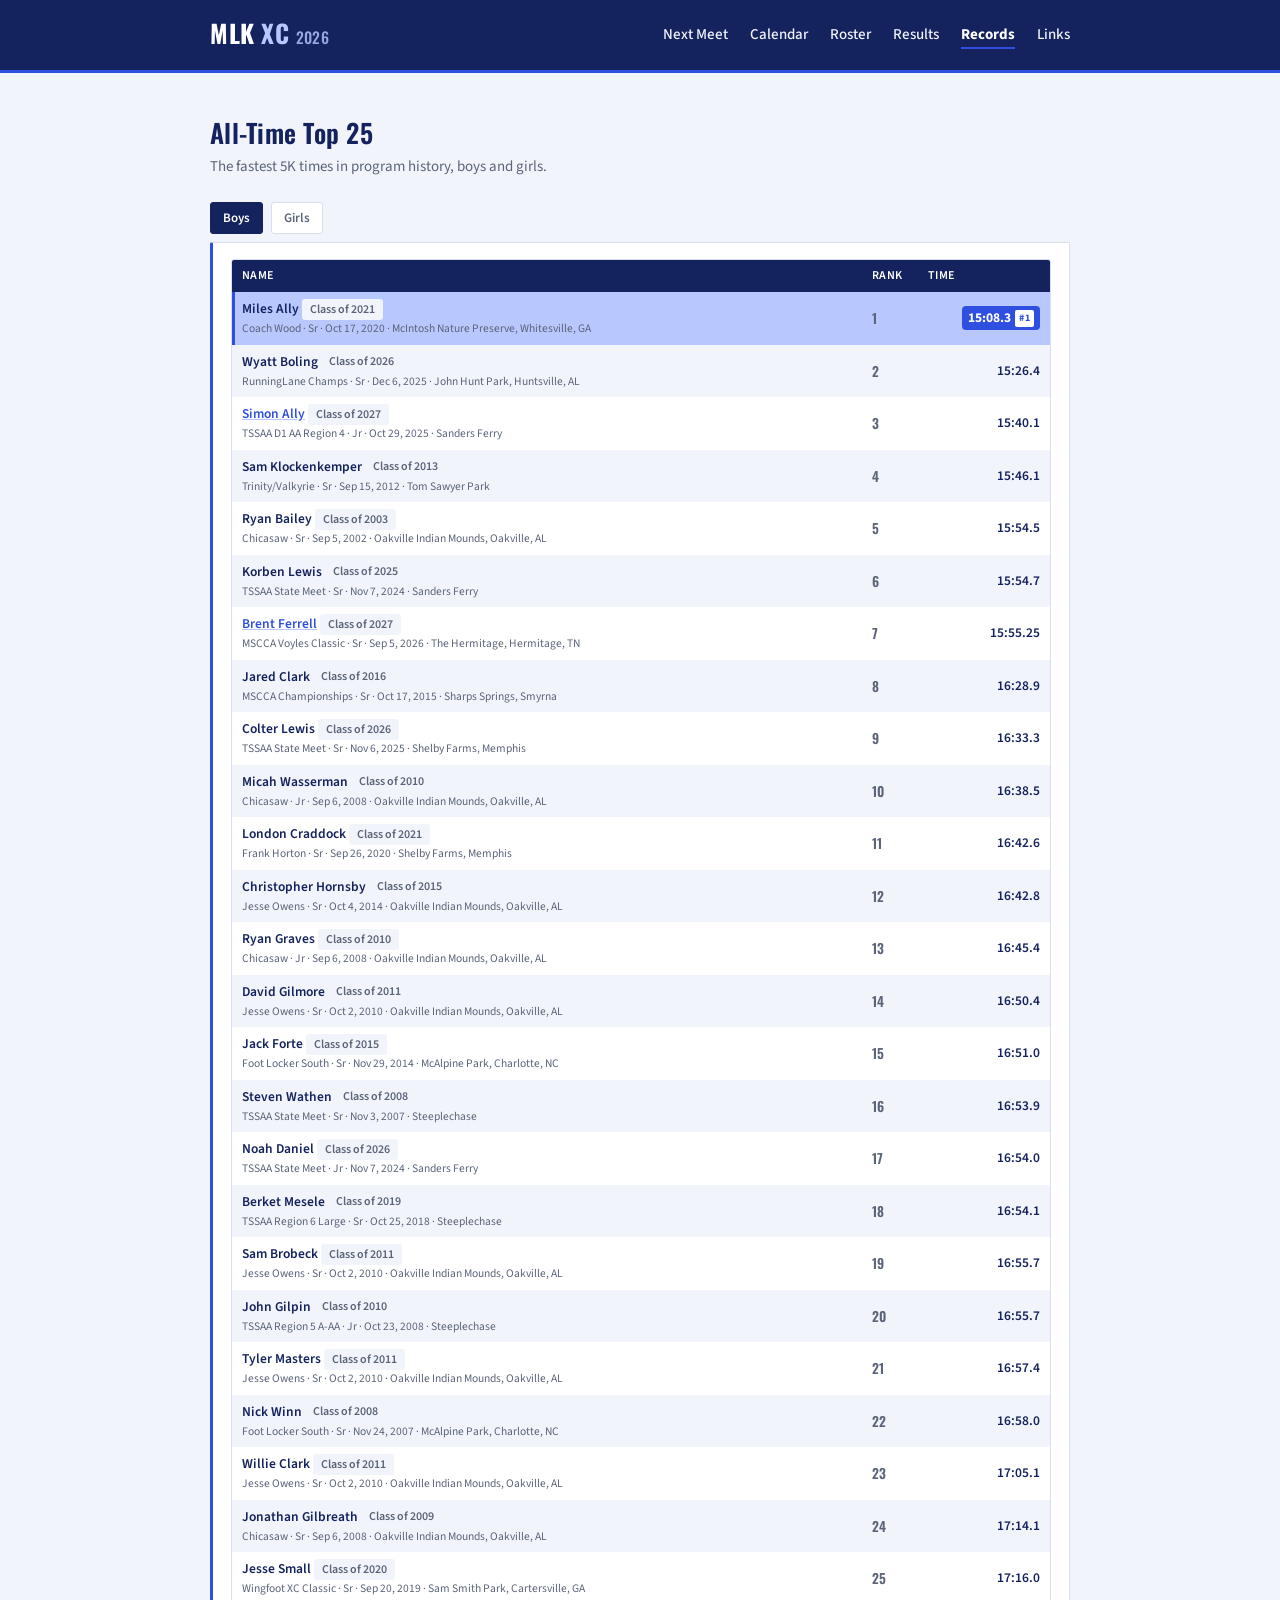
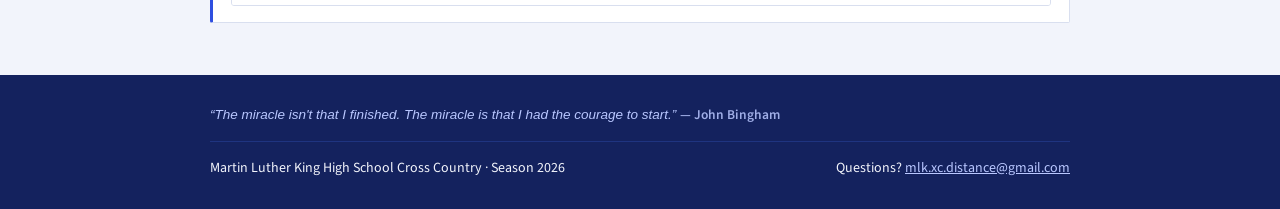
==== commit 24af8ac6: "Modify Brent Ferrell's record in records.html Updated Brent Ferrell's record with new time and meet " ====
--- a/records.html
+++ b/records.html
@@ -3,6 +3,12 @@
 <head>
 <meta charset="UTF-8">
 <meta name="robots" content="noindex, nofollow">
+<link rel="manifest" href="manifest.json">
+<meta name="theme-color" content="#14225E">
+<meta name="mobile-web-app-capable" content="yes">
+<meta name="apple-mobile-web-app-capable" content="yes">
+<meta name="apple-mobile-web-app-status-bar-style" content="black-translucent">
+<meta name="apple-mobile-web-app-title" content="MLK XC">
 <meta name="viewport" content="width=device-width, initial-scale=1.0">
 <link rel="icon" type="image/x-icon" href="favicon.ico">
 <link rel="icon" type="image/png" sizes="32x32" href="favicon-32.png">
@@ -88,7 +94,7 @@
   { rank: 4, first: "Sam", last: "Klockenkemper", classYear: 2013, time: "15:46.1", meet: "Trinity/Valkyrie", grade: "Sr", date: "2012-09-15", location: "Tom Sawyer Park" },
   { rank: 5, first: "Ryan", last: "Bailey", classYear: 2003, time: "15:54.5", meet: "Chicasaw", grade: "Sr", date: "2002-09-05", location: "Oakville Indian Mounds, Oakville, AL" },
   { rank: 6, first: "Korben", last: "Lewis", classYear: 2025, time: "15:54.7", meet: "TSSAA State Meet", grade: "Sr", date: "2024-11-07", location: "Sanders Ferry" },
-  { rank: 7, first: "Brent", last: "Ferrell", classYear: 2027, time: "16:11.8", meet: "Frank Horton", grade: "Jr", date: "2025-10-04", location: "Shelby Farms, Memphis" },
+  { rank: 7, first: "Brent", last: "Ferrell", classYear: 2027, time: "15:55.25", meet: "MSCCA Voyles Classic", grade: "Sr", date: "2026-09-05", location: "The Hermitage, Hermitage, TN" },
   { rank: 8, first: "Jared", last: "Clark", classYear: 2016, time: "16:28.9", meet: "MSCCA Championships", grade: "Sr", date: "2015-10-17", location: "Sharps Springs, Smyrna" },
   { rank: 9, first: "Colter", last: "Lewis", classYear: 2026, time: "16:33.3", meet: "TSSAA State Meet", grade: "Sr", date: "2025-11-06", location: "Shelby Farms, Memphis" },
   { rank: 10, first: "Micah", last: "Wasserman", classYear: 2010, time: "16:38.5", meet: "Chicasaw", grade: "Jr", date: "2008-09-06", location: "Oakville Indian Mounds, Oakville, AL" },
@@ -136,8 +142,8 @@
   { rank: 21, first: "Uma", last: "Plambeck", classYear: 2020, time: "22:40.8", meet: "Greater Louisville Classic", grade: "So", date: "2017-09-30" },
   { rank: 22, first: "Leslie", last: "Veliz", classYear: 2010, time: "22:42.8", meet: "TSSAA State Meet", grade: "So", date: "2007-11-03" },
   { rank: 23, first: "Youli", last: "Yao", classYear: 2018, time: "22:43.1", meet: "Jesse Owens", grade: "Fr", date: "2014-10-04" },
-  { rank: 24, first: "Natey", last: "Kinzounza", classYear: 2013, time: "22:52.4", meet: "Jesse Owens", grade: "So", date: "2010-10-02" },
-  { rank: 25, first: "Olivia", last: "Gross", classYear: 2012, time: "22:55.4", meet: "Jesse Owens", grade: "Sr", date: "2011-10-01" },
+  { rank: 24, first: "Eleanor", last: "Bonino", classYear: 2028, time: "22:49.70", meet: "TSSAA DI Class AA XC Section 4 Meet", grade: "So", date: "2025-10-28" },
+  { rank: 25, first: "Natey", last: "Kinzounza", classYear: 2013, time: "22:52.4", meet: "Jesse Owens", grade: "So", date: "2010-10-02" },
 ];
 
 (function render(){
@@ -191,5 +197,12 @@
 })();
 </script>
 
+<script>
+if ("serviceWorker" in navigator) {
+  window.addEventListener("load", () => {
+    navigator.serviceWorker.register("service-worker.js").catch(() => {});
+  });
+}
+</script>
 </body>
 </html>
